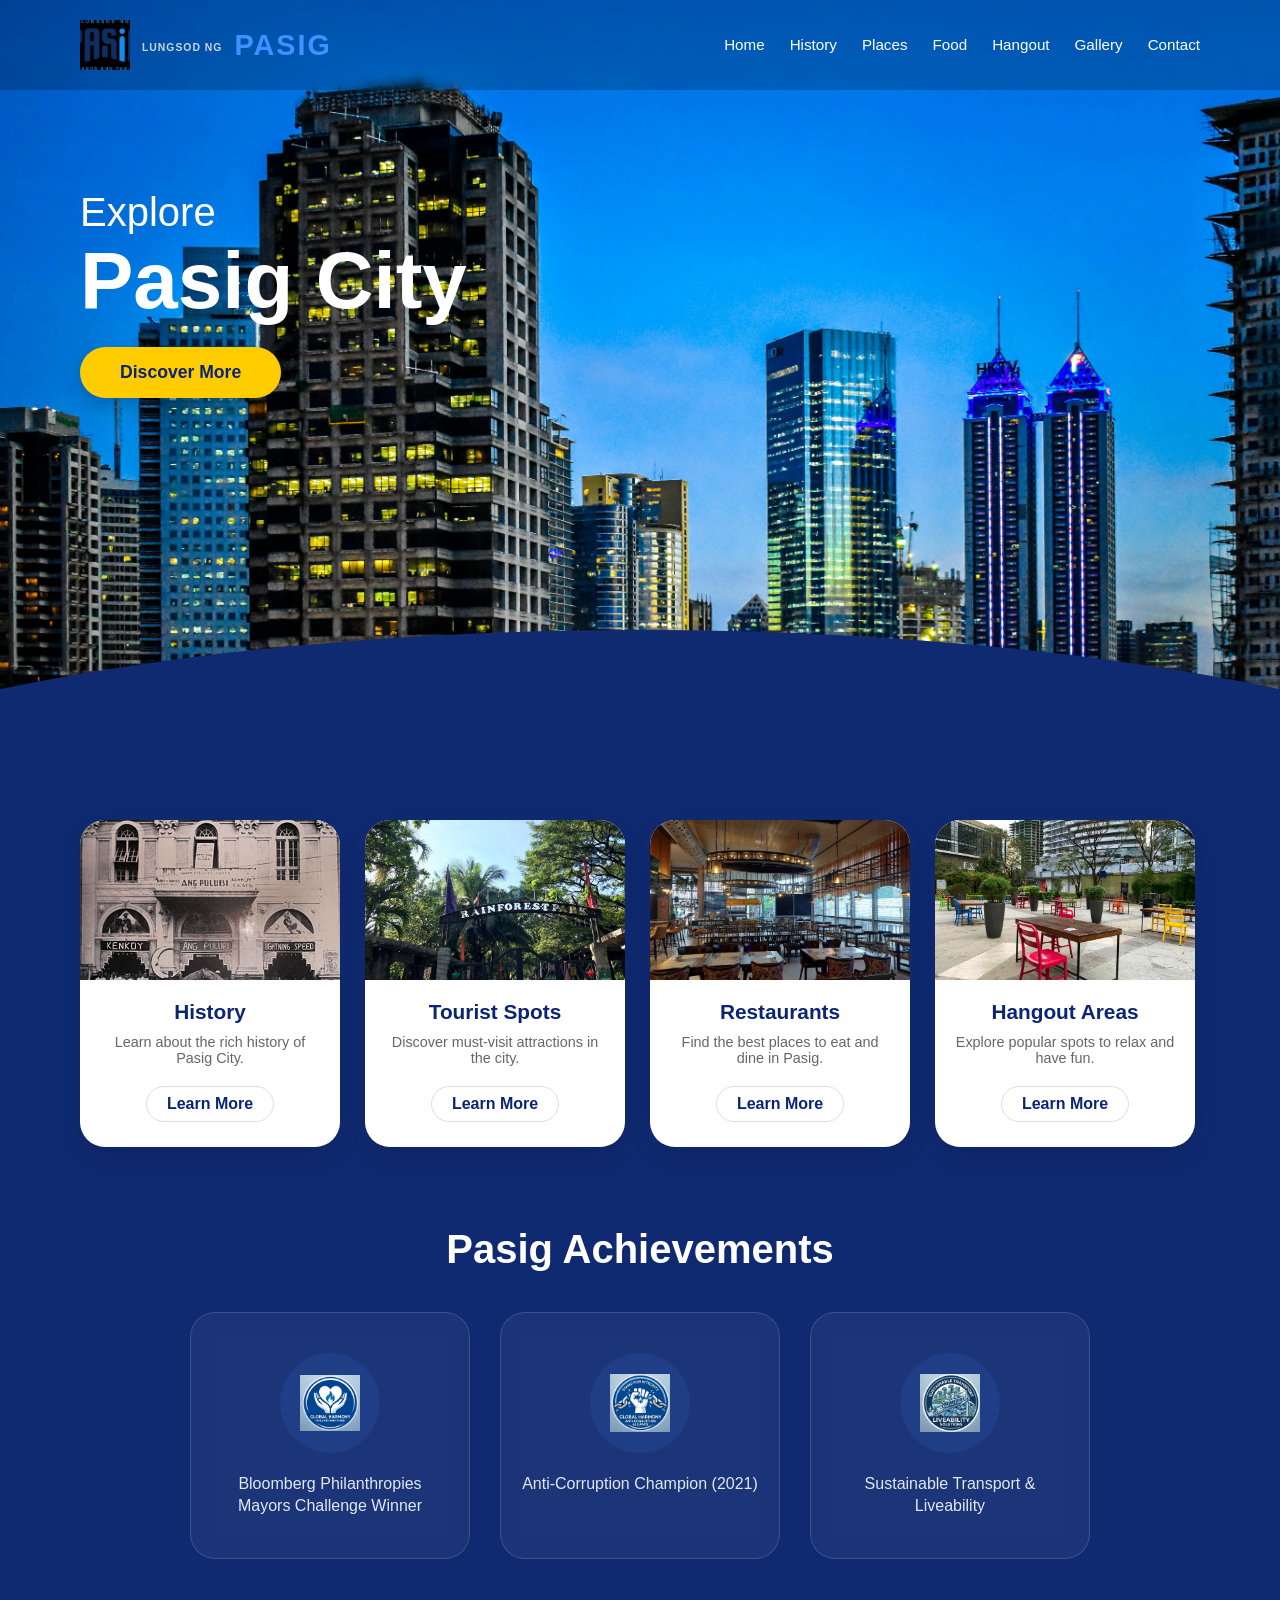
==== index.html @ fa68b740 "Rename stylesheet link from Main.css to main.css" ====
<!DOCTYPE html>
<html lang="en">
<head>
    <meta charset="UTF-8">
    <meta name="viewport" content="width=device-width, initial-scale=1.0">
    <link rel="stylesheet" href="main.css">
    <script src="Main.js"></script>
    <title>Pasig City</title>
</head>
<body>
    <header class="hero">
        <nav>
            <div class="logo">
                <img src="logo pasig.jpg" alt="Pasig logo">
                <span class="logo-top">LUNGSOD NG</span>
                <span class="logo-main">PASIG</span>
            </div>
            <ul>
                <li><a href="index.html">Home</a></li>
                <li><a href="history.html">History</a></li>
                <li><a href="Places.html">Places</a></li>
                <li><a href="main_food_page.html">Food</a></li>
                <li><a href="hangout.html">Hangout</a></li>
                <li><a href="Gallery.html">Gallery</a></li>
                <li><a href="Contact.html">Contact</a></li>
            </ul>
        </nav>

        <div class="hero-text">
            <h2>Explore</h2>
            <h1>Pasig City</h1>
            <button class="btn-discover">Discover More</button>
        </div>
        
        <div class="wave-overlay"></div>
    </header>

    <section class="content-wrapper">
        <div class="card-container">
            <div class="card-menu">
                <div class="card-img" style="background-color: #fceabb;"><img src="history picture.jpg" alt="history picture"></div>
                <h3>History</h3>
                <p>Learn about the rich history of Pasig City.</p>
                <a href="HistoryPage.html" class="btn-learn">Learn More</a>
            </div>
            <div class="card-menu">
                <div class="card-img" style="background-color: #98ddff;"><img src="tourist picture.jpg" alt="tourist picture"></div>
                <h3>Tourist Spots</h3>
                <p>Discover must-visit attractions in the city.</p>
                <a href="index.html" class="btn-learn">Learn More</a>
            </div>
            <div class="card-menu">
                <div class="card-img" style="background-color: #ffd4b2;"><img src="Restaurant  picture.jpg" alt="Restaurant picture"></div>
                <h3>Restaurants</h3>
                <p>Find the best places to eat and dine in Pasig.</p>
                <a href="main_food_page.html" class="btn-learn">Learn More</a>
            </div>
            <div class="card-menu">
                <div class="card-img" style="background-color: #b2f2f2;"><img src="Hangout Areas.jpg" alt="Hangout Areas"></div>
                <h3>Hangout Areas</h3>
                <p>Explore popular spots to relax and have fun.</p>
                <a href="hangout.html" class="btn-learn">Learn More</a>
            </div>
        </div>

        <section class="achievements-section">
    <h2>Pasig Achievements</h2>
    <div class="achievements-grid">
        <div class="achieve-item">
            <div class="achieve-icon-wrapper">
                <img src="Logo2.jpg" alt="Bloomberg Winner">
            </div>
            <p>Bloomberg Philanthropies Mayors Challenge Winner</p>
        </div>

        <div class="achieve-item">
            <div class="achieve-icon-wrapper">
                <img src="Logo3.jpg" alt="Anti-Corruption">
            </div>
            <p>Anti-Corruption Champion (2021)</p>
        </div>

        <div class="achieve-item">
            <div class="achieve-icon-wrapper">
                <img src="LOGO.jpg" alt="Sustainable Transport">
            </div>
            <p>Sustainable Transport & Liveability</p>
        </div>
    </div>
</section>
</div>
        </div>
    </section>

</body>
</html>
---- main.css ----
* {
    margin: 0;
    padding: 0;
    box-sizing: border-box;
    font-family: 'Segoe UI', Tahoma, Geneva, Verdana, sans-serif;
}

body {
    background: linear-gradient(180deg, #0a2472 0%, #00072d 100%);
    color: white;
}

/* Hero Section */
.hero {
    position: relative;
    height: 100vh;
    background: url('Picture1.jpg') no-repeat center center/cover;
    display: flex;
    flex-direction: column;
}

nav {
    display: flex;
    justify-content: space-between;
    align-items: center;
    padding: 20px 80px;
    background: rgba(0, 0, 0, 0.2); 
    backdrop-filter: blur(5px);
}

.logo { 
    display: flex; 
    align-items: center;
    gap: 12px;
    cursor: pointer;
    transition: transform 0.3s ease;
}
.logo img {
    height: 50px;
    width: auto;
    object-fit: contain;
    filter: drop-shadow(0px 0px 0px rgba(0,0,0,0.3));
}

.logo-top { 
    font-size: 0.65rem;
    display: block;
    color: #cbd5e1;
    font-weight: 600;
    letter-spacing: 1px;
    margin-bottom: -4px;
}

.logo-main { 
    font-size: 1.8rem;
    font-weight: 800;
    color: #4090ff;
    letter-spacing: 2px;    
}

.logo:hover {
    transform: scale(1.02);
}

.logo:hover .logo-main {
    color: white;
    transition: 0.3s ease;
}

nav ul {
    display: flex;
    list-style: none;
    gap: 25px;
    align-items: center;
}

nav ul li a {
    text-decoration: none;
    color: white;
    font-size: 0.95rem;
    font-weight: 500;
    position: relative; 
    padding: 5px 0;
    transition: color 0.3s ease;
}


nav ul li a:hover {
    color: #ffcc00; 
}


nav ul li a::after {
    content: '';
    position: absolute;
    width: 0;
    height: 2px;
    bottom: 0;
    left: 0;
    background-color: #ffcc00; 
    transition: width 0.3s ease; 
}

nav ul li a:hover::after {
    width: 100%; 
}


.nav-contact {
    background: #ffcc00;
    border: none;
    padding: 10px 25px;
    border-radius: 20px;
    font-weight: bold;
    cursor: pointer;
    transition: all 0.3s ease; 
    box-shadow: 0 4px 15px rgba(0, 0, 0, 0.1);
}


.nav-contact:hover {
    background: #e6b800; 
    transform: translateY(-2px); 
    box-shadow: 0 6px 20px rgba(255, 204, 0, 0.4); 
}


.nav-contact:active {
    transform: translateY(0); 
}

.hero-text {
    padding: 100px 80px;
    z-index: 2;
}

.hero-text h2 { font-size: 2.5rem; font-weight: 300; }
.hero-text h1 { font-size: 5rem; margin-bottom: 20px; }

.btn-discover {
    background: #ffcc00;
    border: none;
    padding: 15px 40px;
    border-radius: 30px;
    font-weight: bold;
    font-size: 1.1rem;
    color: #0b2574;
    cursor: pointer;
    transition: all 0.4s cubic-bezier(0.175, 0.885, 0.32, 1.275);
    box-shadow: 0 10px 20px rgba(0,0,0,0.2);
    z-index: 5;
}
.btn-discover:hover{
    background: #ffd633;
    transform: scale(1.1);
    box-shadow: 0 15px 25px rgba(255, 204, 0, 0.4);
    letter-spacing: 1px;
}
.btn-discover:active {
    transform: scale(0.95);
}



/* Wave Background Effect */
.wave-overlay {
    position: absolute;
    bottom: 0;
    width: 100%;
    height: 30%;
    background: #102a71;
    clip-path: ellipse(80% 100% at 50% 100%); /* Creates the curve */
}

/* Cards Section */
.content-wrapper {
    background: #102a71;
    padding: 0 80px 100px;
}

.card-container {
    display: grid;
    grid-template-columns: repeat(auto-fit, minmax(200px, 1fr));
    gap: 20px;
    transform: translateY(-80px); 
}

.card-menu {
    width: 260px;
    background: white;
    color: #333;
    border-radius: 25px;
    text-align: center;
    box-shadow: 0 10px 25px rgba(0,0,0,0.1);
    overflow: hidden; 
    transition: all 0.4s ease; 
    cursor: pointer;
}

.card-menu:hover {
    transform: translateY(-15px);
    box-shadow: 0 20px 40px rgba(0,0,0,0.3);
}

.card-img {
   width: 100%;
    height: 160px; 
    overflow: hidden;
}

.card-img img {
    width: 100%;
    height: 100%;
    object-fit: cover;
    transition: scale(1.1);
}

.card-menu h3 { 
    margin: 20px 0 10px; 
    font-size: 1.3rem; 
    color: #0b2574;
 }
.card-menu p { 
   padding: 0 20px;
    font-size: 0.9rem; 
    color: #666; 
    margin-bottom: 20px;
}

.btn-learn {
   display: inline-block;
    text-decoration: none; 
    margin-bottom: 25px;
    background: transparent;
    border: 1px solid #ddd;
    padding: 8px 20px;
    border-radius: 20px;
    color: #0b2574;
    font-weight: bold;
    transition: all 0.2s ease;
    text-align: center;
}

.card-menu:hover .btn-learn{
    background: #0b2574;
    color: white;
    border-color: #0b2574;
}

/* Achievements */
.achievements-section h2 {
    font-size: 2.5rem;
    margin-bottom: 40px;
    text-align: center;
}

.achievements-grid {
    display: flex;
    justify-content: center;
    gap: 30px;
    flex-wrap: wrap;
}

.achieve-item {
    width: 280px;
    background: rgba(255, 255, 255, 0.05); 
    backdrop-filter: blur(10px); 
    border: 1px solid rgba(255, 255, 255, 0.15); 
    padding: 40px 20px;
    border-radius: 25px;
    text-align: center;
    transition: all 0.3s ease;
}

.achieve-item:hover {
    transform: translateY(-10px);
    background: rgba(255, 255, 255, 0.1);
    border-color: #4090ff; 
}

.achieve-icon-wrapper {
    width: 100px;
    height: 100px;
    margin: 0 auto 20px;
    display: flex;
    align-items: center;
    justify-content: center;
    background: rgba(64, 144, 255, 0.1); 
    border-radius: 50%;
}

.achieve-item img {
    width: 60px;
    height: 60px;
    object-fit: contain;
}

.achieve-item p {
    font-size: 1rem;
    font-weight: 500;
    color: #e2e8f0;
    line-height: 1.4;
}
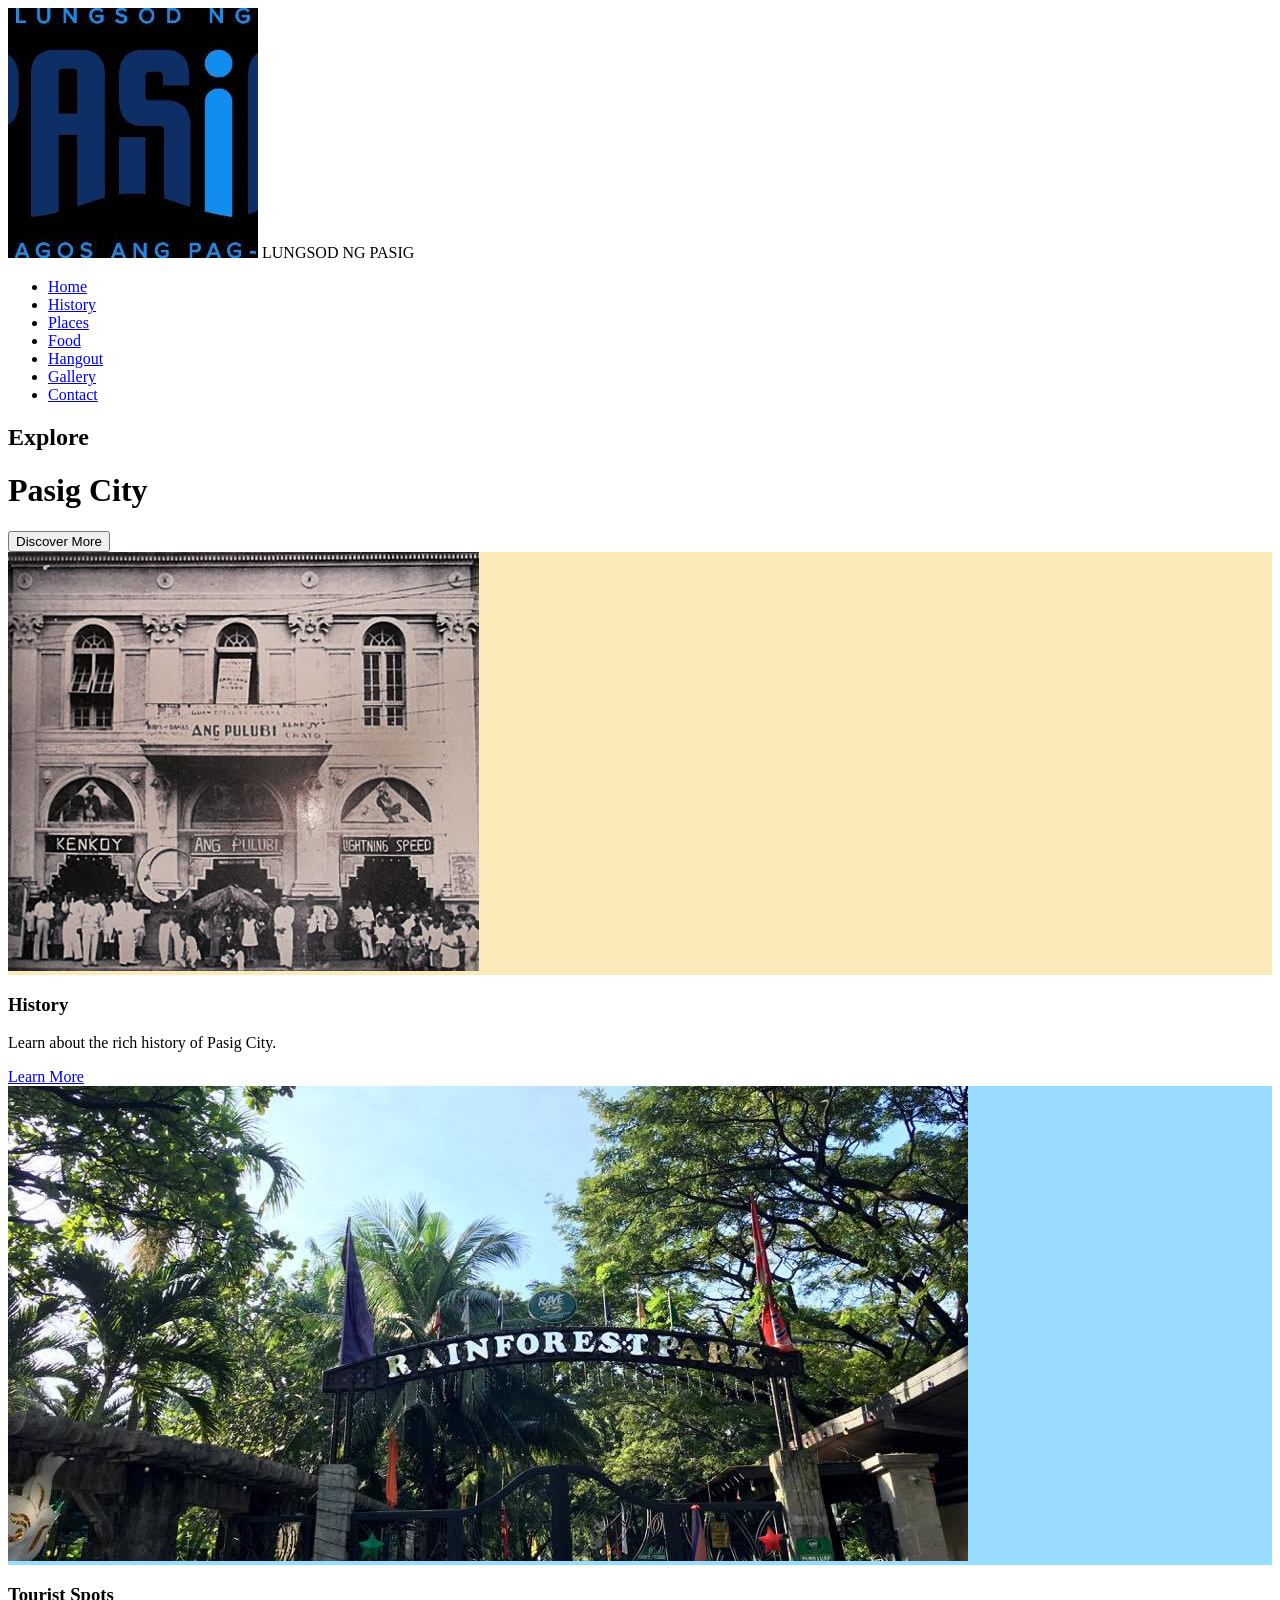
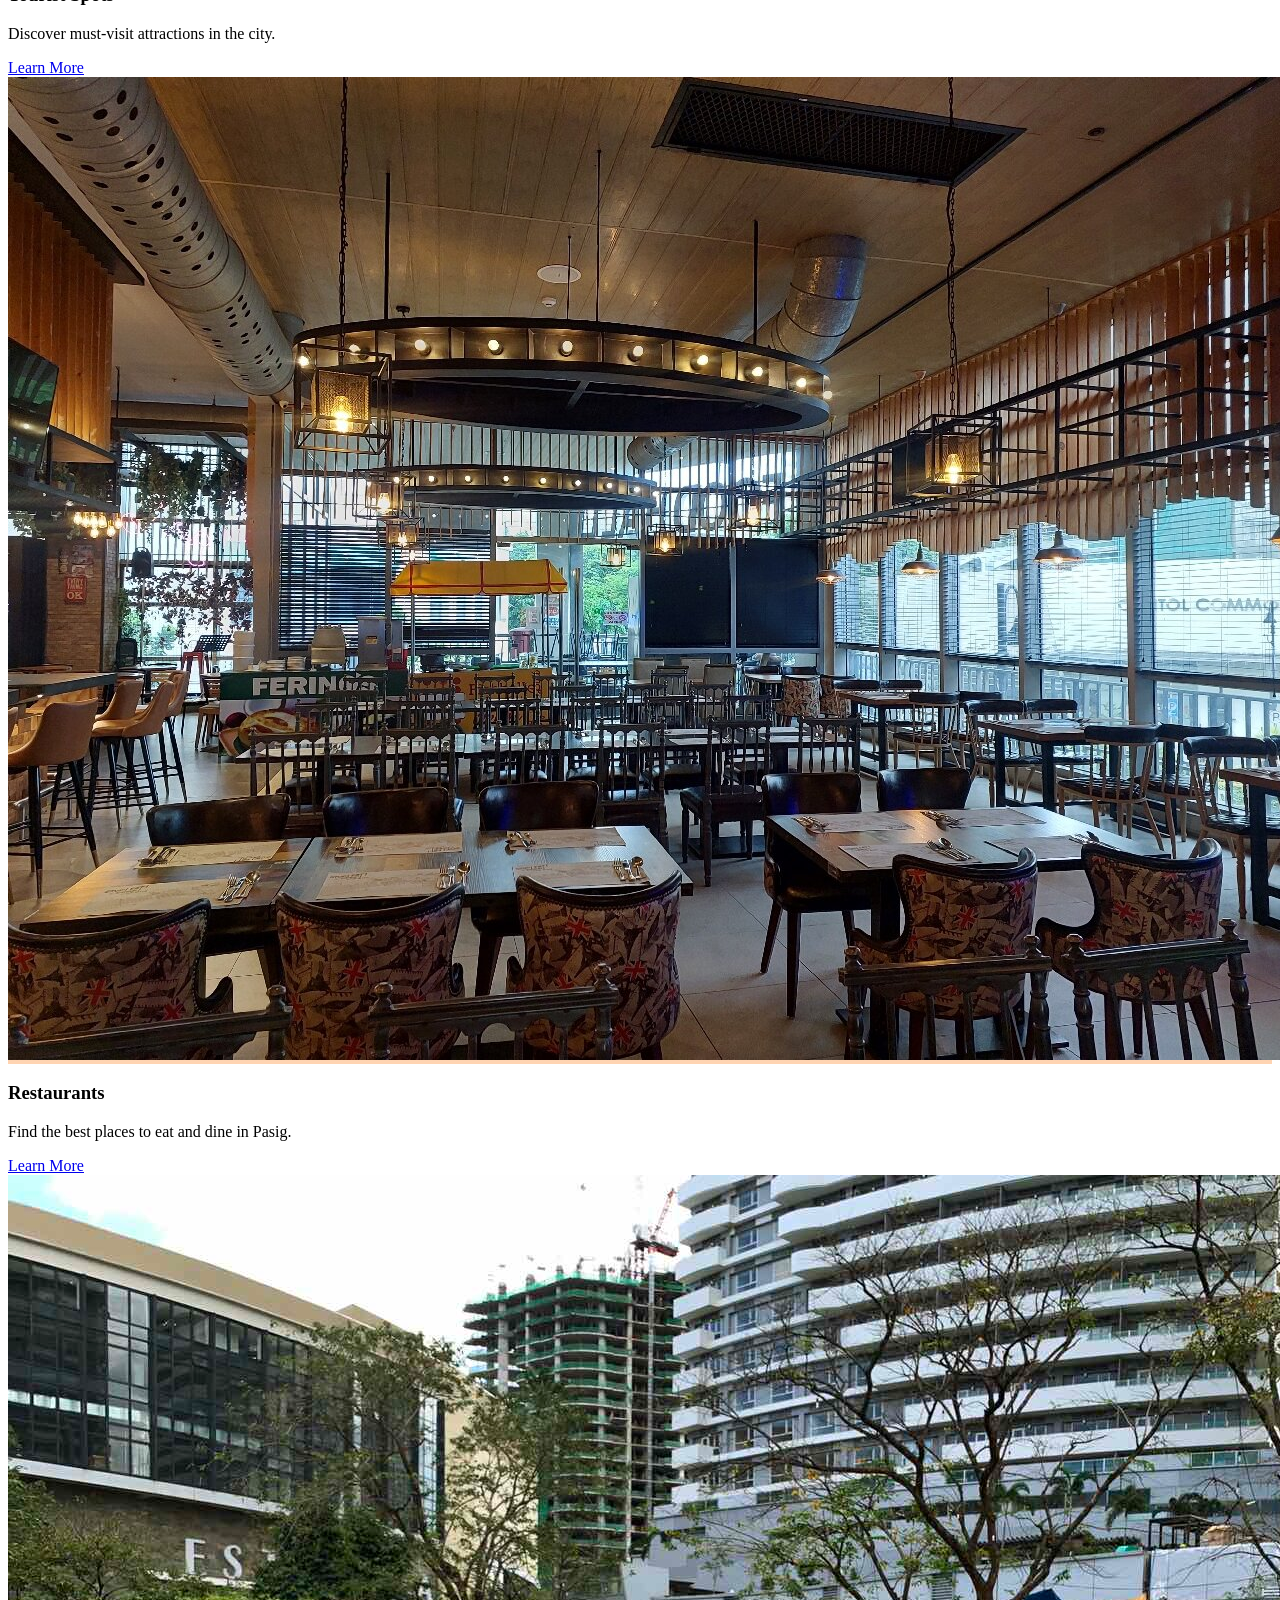
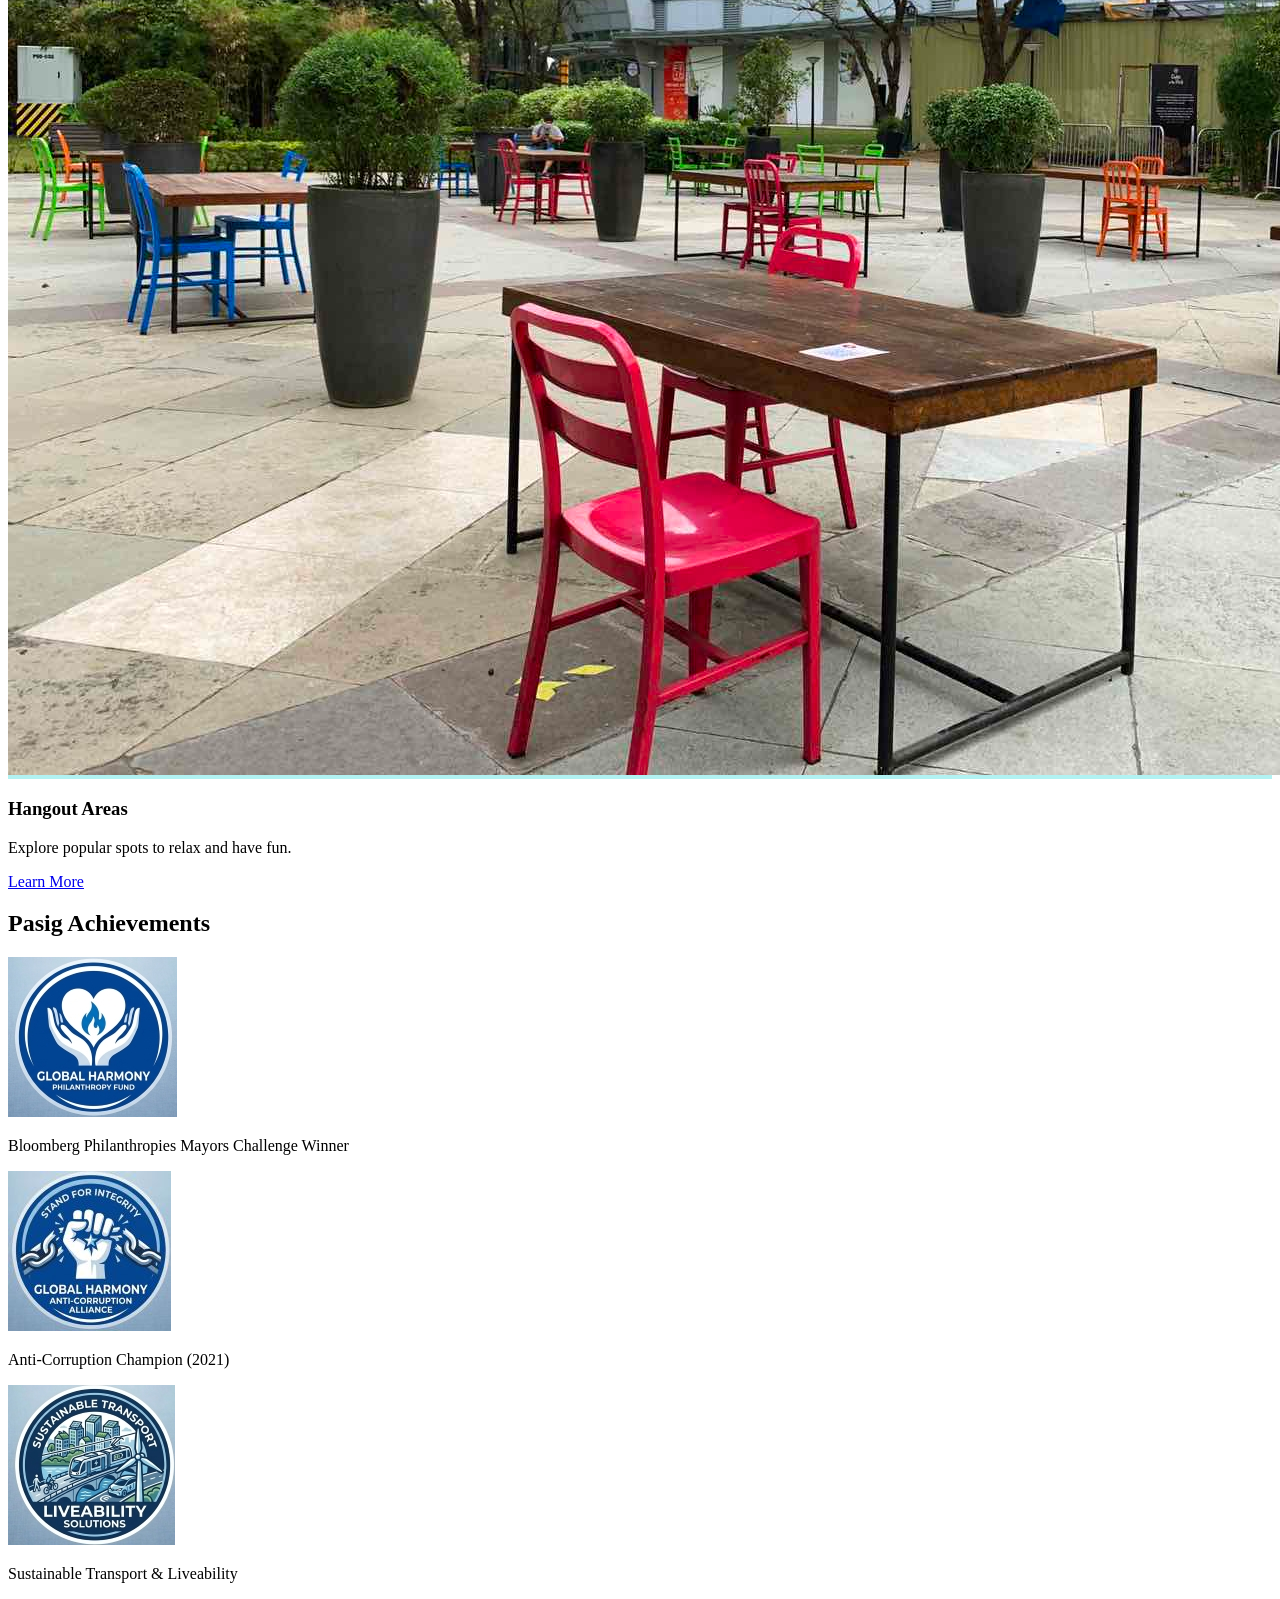
==== commit 0cbaac61: "Sync remote changes and add new scripts" ====
--- a/index.html
+++ b/index.html
@@ -3,8 +3,9 @@
 <head>
     <meta charset="UTF-8">
     <meta name="viewport" content="width=device-width, initial-scale=1.0">
-    <link rel="stylesheet" href="main.css">
+    <link rel="stylesheet" href="Main.css">
     <script src="Main.js"></script>
+    <script src="search.js"></script>
     <title>Pasig City</title>
 </head>
 <body>
@@ -41,13 +42,13 @@
                 <div class="card-img" style="background-color: #fceabb;"><img src="history picture.jpg" alt="history picture"></div>
                 <h3>History</h3>
                 <p>Learn about the rich history of Pasig City.</p>
-                <a href="HistoryPage.html" class="btn-learn">Learn More</a>
+                <a href="history.html" class="btn-learn">Learn More</a>
             </div>
             <div class="card-menu">
                 <div class="card-img" style="background-color: #98ddff;"><img src="tourist picture.jpg" alt="tourist picture"></div>
                 <h3>Tourist Spots</h3>
                 <p>Discover must-visit attractions in the city.</p>
-                <a href="index.html" class="btn-learn">Learn More</a>
+                <a href="hangout.html" class="btn-learn">Learn More</a>
             </div>
             <div class="card-menu">
                 <div class="card-img" style="background-color: #ffd4b2;"><img src="Restaurant  picture.jpg" alt="Restaurant picture"></div>
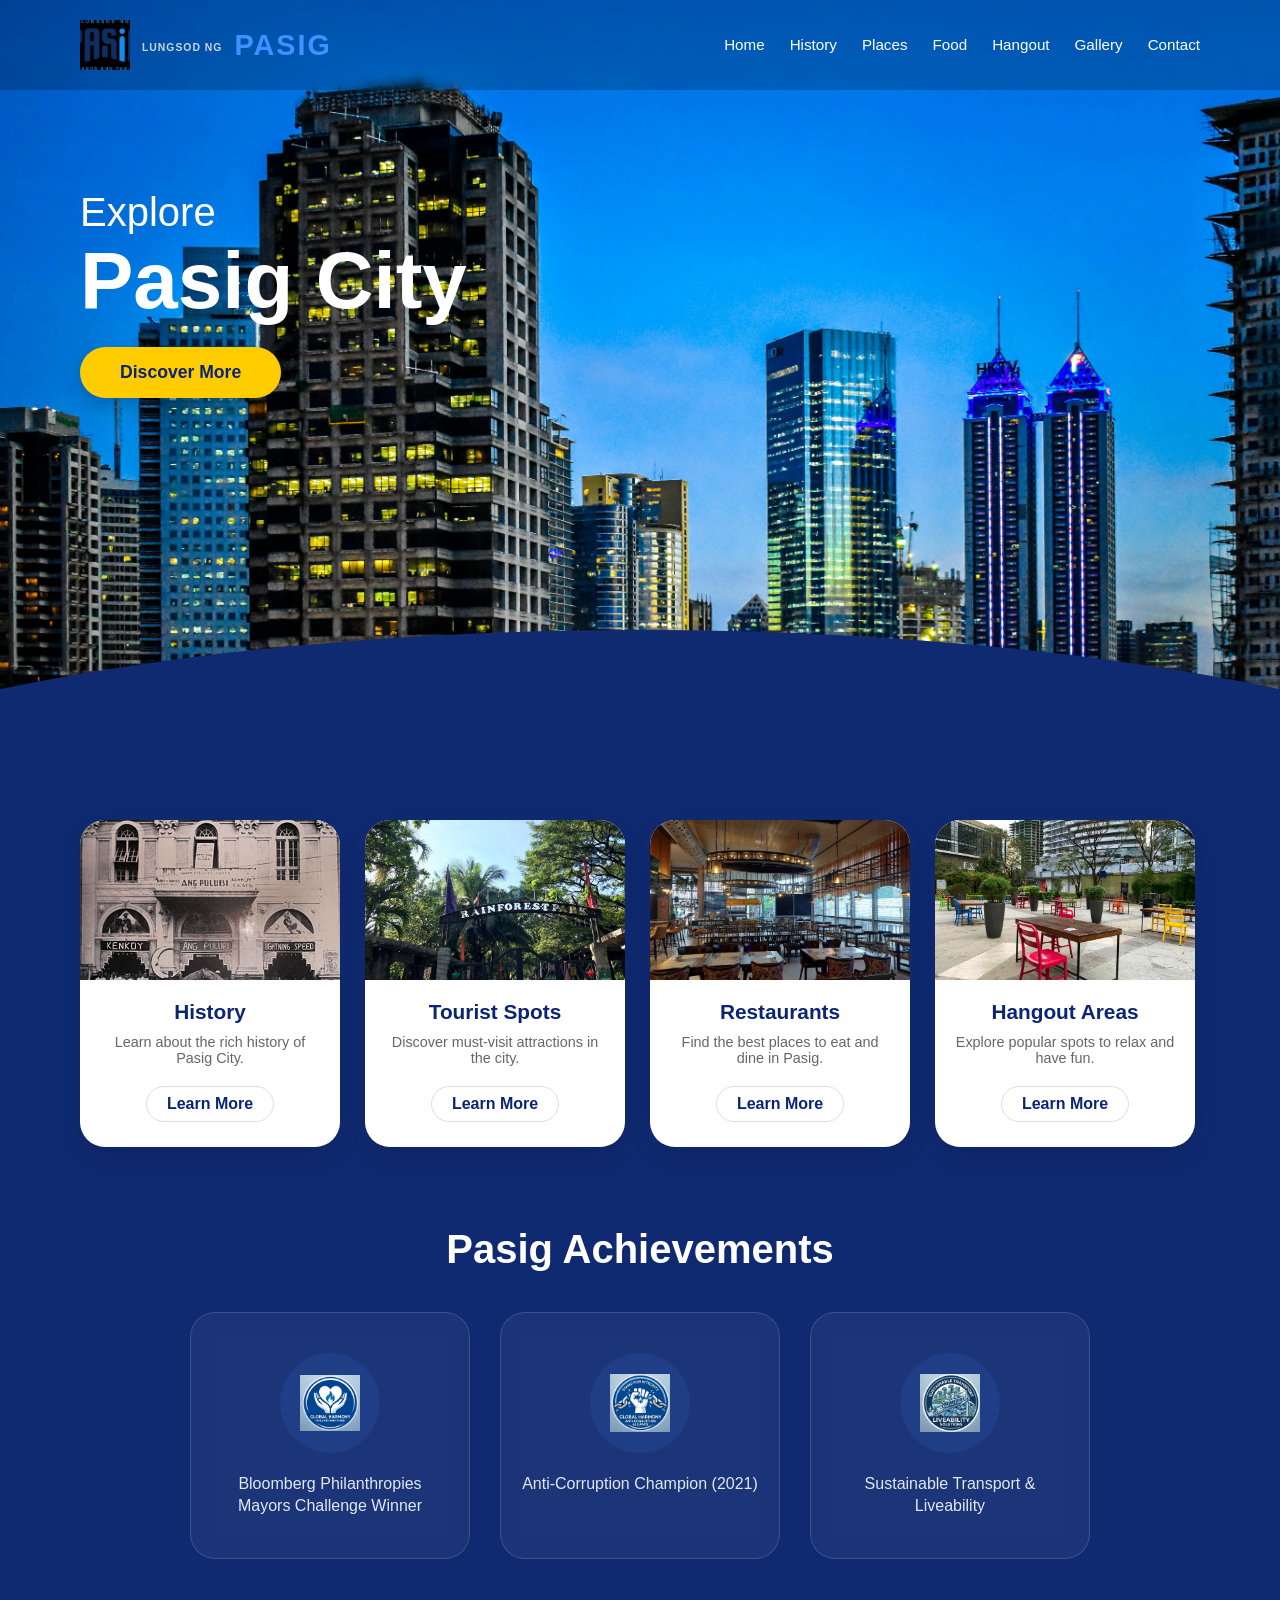
==== commit 96096242: "Update index.html" ====
--- a/index.html
+++ b/index.html
@@ -3,8 +3,8 @@
 <head>
     <meta charset="UTF-8">
     <meta name="viewport" content="width=device-width, initial-scale=1.0">
-    <link rel="stylesheet" href="Main.css">
-    <script src="Main.js"></script>
+    <link rel="stylesheet" href="main.css">
+    <script src="main.js"></script>
     <script src="search.js"></script>
     <title>Pasig City</title>
 </head>
--- a/main.css
+++ b/main.css
@@ -0,0 +1,304 @@
+* {
+    margin: 0;
+    padding: 0;
+    box-sizing: border-box;
+    font-family: 'Segoe UI', Tahoma, Geneva, Verdana, sans-serif;
+}
+
+body {
+    background: linear-gradient(180deg, #0a2472 0%, #00072d 100%);
+    color: white;
+}
+
+/* Hero Section */
+.hero {
+    position: relative;
+    height: 100vh;
+    background: url('Picture1.jpg') no-repeat center center/cover;
+    display: flex;
+    flex-direction: column;
+}
+
+nav {
+    display: flex;
+    justify-content: space-between;
+    align-items: center;
+    padding: 20px 80px;
+    background: rgba(0, 0, 0, 0.2); 
+    backdrop-filter: blur(5px);
+}
+
+.logo { 
+    display: flex; 
+    align-items: center;
+    gap: 12px;
+    cursor: pointer;
+    transition: transform 0.3s ease;
+}
+.logo img {
+    height: 50px;
+    width: auto;
+    object-fit: contain;
+    filter: drop-shadow(0px 0px 0px rgba(0,0,0,0.3));
+}
+
+.logo-top { 
+    font-size: 0.65rem;
+    display: block;
+    color: #cbd5e1;
+    font-weight: 600;
+    letter-spacing: 1px;
+    margin-bottom: -4px;
+}
+
+.logo-main { 
+    font-size: 1.8rem;
+    font-weight: 800;
+    color: #4090ff;
+    letter-spacing: 2px;    
+}
+
+.logo:hover {
+    transform: scale(1.02);
+}
+
+.logo:hover .logo-main {
+    color: white;
+    transition: 0.3s ease;
+}
+
+nav ul {
+    display: flex;
+    list-style: none;
+    gap: 25px;
+    align-items: center;
+}
+
+nav ul li a {
+    text-decoration: none;
+    color: white;
+    font-size: 0.95rem;
+    font-weight: 500;
+    position: relative; 
+    padding: 5px 0;
+    transition: color 0.3s ease;
+}
+
+
+nav ul li a:hover {
+    color: #ffcc00; 
+}
+
+
+nav ul li a::after {
+    content: '';
+    position: absolute;
+    width: 0;
+    height: 2px;
+    bottom: 0;
+    left: 0;
+    background-color: #ffcc00; 
+    transition: width 0.3s ease; 
+}
+
+nav ul li a:hover::after {
+    width: 100%; 
+}
+
+
+.nav-contact {
+    background: #ffcc00;
+    border: none;
+    padding: 10px 25px;
+    border-radius: 20px;
+    font-weight: bold;
+    cursor: pointer;
+    transition: all 0.3s ease; 
+    box-shadow: 0 4px 15px rgba(0, 0, 0, 0.1);
+}
+
+
+.nav-contact:hover {
+    background: #e6b800; 
+    transform: translateY(-2px); 
+    box-shadow: 0 6px 20px rgba(255, 204, 0, 0.4); 
+}
+
+
+.nav-contact:active {
+    transform: translateY(0); 
+}
+
+.hero-text {
+    padding: 100px 80px;
+    z-index: 2;
+}
+
+.hero-text h2 { font-size: 2.5rem; font-weight: 300; }
+.hero-text h1 { font-size: 5rem; margin-bottom: 20px; }
+
+.btn-discover {
+    background: #ffcc00;
+    border: none;
+    padding: 15px 40px;
+    border-radius: 30px;
+    font-weight: bold;
+    font-size: 1.1rem;
+    color: #0b2574;
+    cursor: pointer;
+    transition: all 0.4s cubic-bezier(0.175, 0.885, 0.32, 1.275);
+    box-shadow: 0 10px 20px rgba(0,0,0,0.2);
+    z-index: 5;
+}
+.btn-discover:hover{
+    background: #ffd633;
+    transform: scale(1.1);
+    box-shadow: 0 15px 25px rgba(255, 204, 0, 0.4);
+    letter-spacing: 1px;
+}
+.btn-discover:active {
+    transform: scale(0.95);
+}
+
+
+
+/* Wave Background Effect */
+.wave-overlay {
+    position: absolute;
+    bottom: 0;
+    width: 100%;
+    height: 30%;
+    background: #102a71;
+    clip-path: ellipse(80% 100% at 50% 100%); /* Creates the curve */
+}
+
+/* Cards Section */
+.content-wrapper {
+    background: #102a71;
+    padding: 0 80px 100px;
+}
+
+.card-container {
+    display: grid;
+    grid-template-columns: repeat(auto-fit, minmax(200px, 1fr));
+    gap: 20px;
+    transform: translateY(-80px); 
+}
+
+.card-menu {
+    width: 260px;
+    background: white;
+    color: #333;
+    border-radius: 25px;
+    text-align: center;
+    box-shadow: 0 10px 25px rgba(0,0,0,0.1);
+    overflow: hidden; 
+    transition: all 0.4s ease; 
+    cursor: pointer;
+}
+
+.card-menu:hover {
+    transform: translateY(-15px);
+    box-shadow: 0 20px 40px rgba(0,0,0,0.3);
+}
+
+.card-img {
+   width: 100%;
+    height: 160px; 
+    overflow: hidden;
+}
+
+.card-img img {
+    width: 100%;
+    height: 100%;
+    object-fit: cover;
+    transition: scale(1.1);
+}
+
+.card-menu h3 { 
+    margin: 20px 0 10px; 
+    font-size: 1.3rem; 
+    color: #0b2574;
+ }
+.card-menu p { 
+   padding: 0 20px;
+    font-size: 0.9rem; 
+    color: #666; 
+    margin-bottom: 20px;
+}
+
+.btn-learn {
+   display: inline-block;
+    text-decoration: none; 
+    margin-bottom: 25px;
+    background: transparent;
+    border: 1px solid #ddd;
+    padding: 8px 20px;
+    border-radius: 20px;
+    color: #0b2574;
+    font-weight: bold;
+    transition: all 0.2s ease;
+    text-align: center;
+}
+
+.card-menu:hover .btn-learn{
+    background: #0b2574;
+    color: white;
+    border-color: #0b2574;
+}
+
+/* Achievements */
+.achievements-section h2 {
+    font-size: 2.5rem;
+    margin-bottom: 40px;
+    text-align: center;
+}
+
+.achievements-grid {
+    display: flex;
+    justify-content: center;
+    gap: 30px;
+    flex-wrap: wrap;
+}
+
+.achieve-item {
+    width: 280px;
+    background: rgba(255, 255, 255, 0.05); 
+    backdrop-filter: blur(10px); 
+    border: 1px solid rgba(255, 255, 255, 0.15); 
+    padding: 40px 20px;
+    border-radius: 25px;
+    text-align: center;
+    transition: all 0.3s ease;
+}
+
+.achieve-item:hover {
+    transform: translateY(-10px);
+    background: rgba(255, 255, 255, 0.1);
+    border-color: #4090ff; 
+}
+
+.achieve-icon-wrapper {
+    width: 100px;
+    height: 100px;
+    margin: 0 auto 20px;
+    display: flex;
+    align-items: center;
+    justify-content: center;
+    background: rgba(64, 144, 255, 0.1); 
+    border-radius: 50%;
+}
+
+.achieve-item img {
+    width: 60px;
+    height: 60px;
+    object-fit: contain;
+}
+
+.achieve-item p {
+    font-size: 1rem;
+    font-weight: 500;
+    color: #e2e8f0;
+    line-height: 1.4;
+}
+
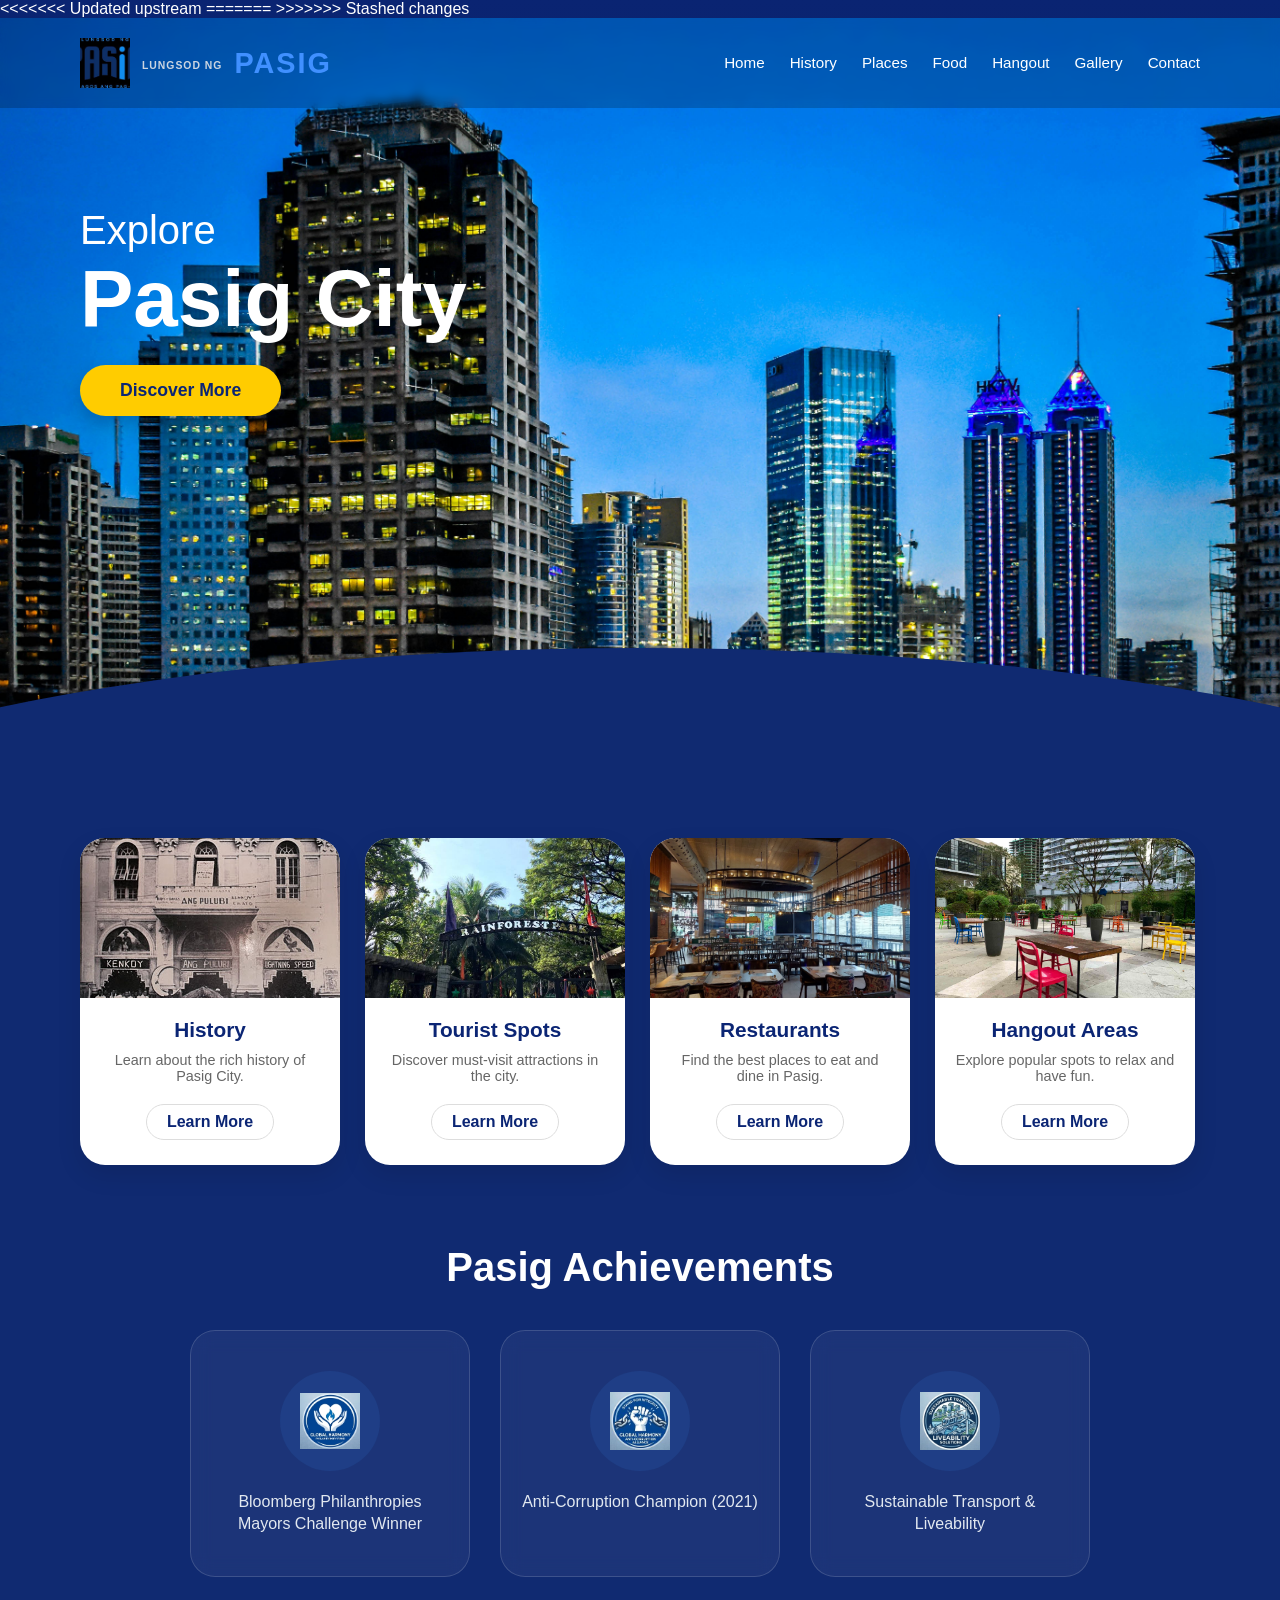
==== commit 8f81de64: "Remove search.js and update index.html" ====
--- a/index.html
+++ b/index.html
@@ -3,8 +3,13 @@
 <head>
     <meta charset="UTF-8">
     <meta name="viewport" content="width=device-width, initial-scale=1.0">
+<<<<<<< Updated upstream
     <link rel="stylesheet" href="main.css">
     <script src="main.js"></script>
+=======
+    <link rel="stylesheet" href="Main.css">
+    <script src="Main.js"></script>
+>>>>>>> Stashed changes
     <script src="search.js"></script>
     <title>Pasig City</title>
 </head>
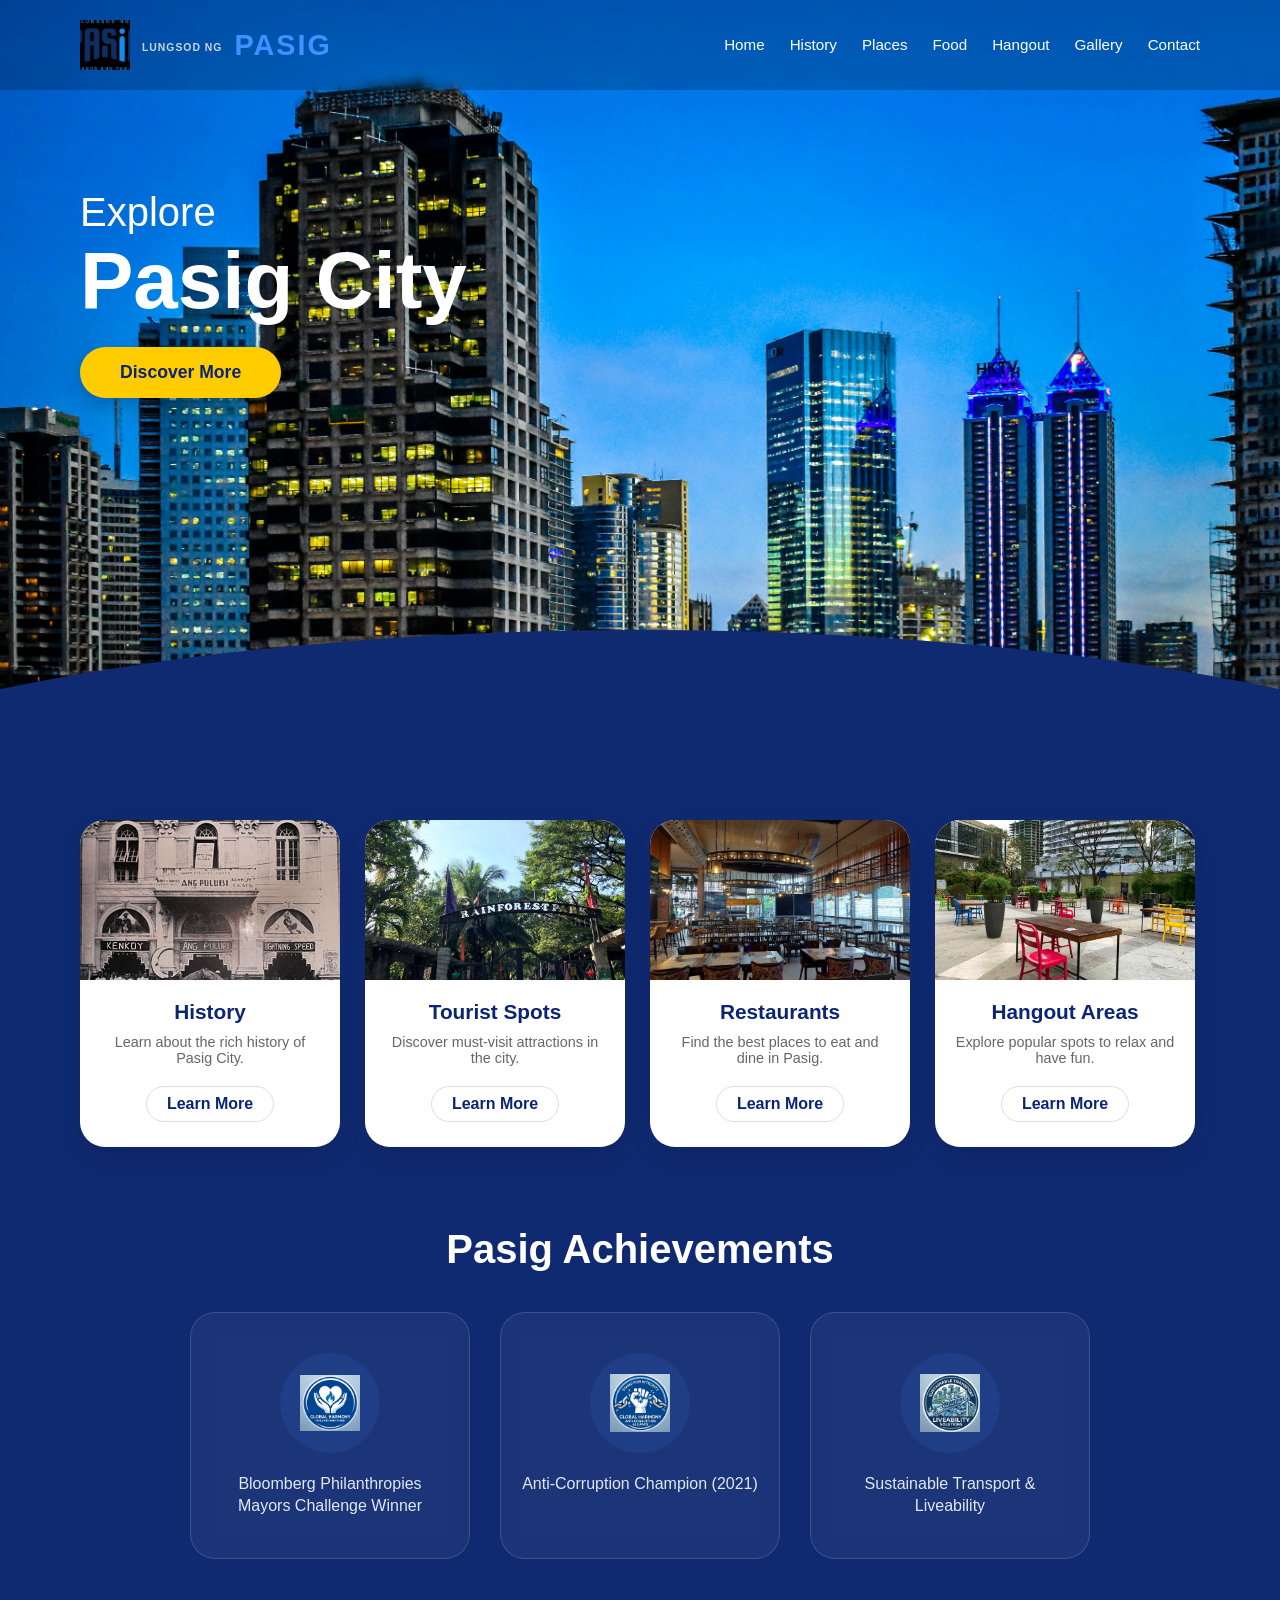
==== commit 43cd6e0e: "Update index.html" ====
--- a/index.html
+++ b/index.html
@@ -3,13 +3,12 @@
 <head>
     <meta charset="UTF-8">
     <meta name="viewport" content="width=device-width, initial-scale=1.0">
-<<<<<<< Updated upstream
+
     <link rel="stylesheet" href="main.css">
     <script src="main.js"></script>
-=======
+
     <link rel="stylesheet" href="Main.css">
     <script src="Main.js"></script>
->>>>>>> Stashed changes
     <script src="search.js"></script>
     <title>Pasig City</title>
 </head>
